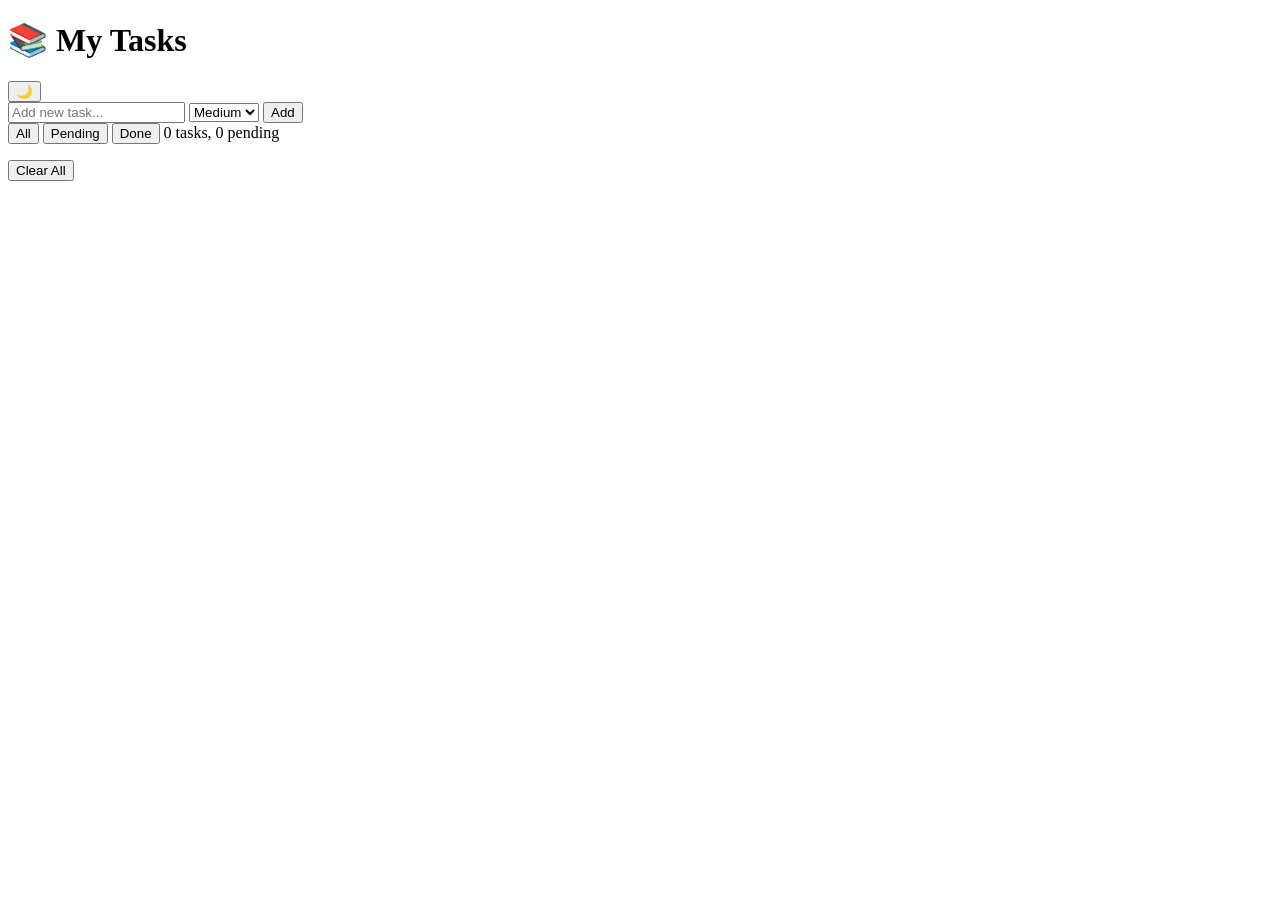
==== index.html @ f08d26dd "Add files via upload" ====
<!DOCTYPE html>
<html lang="en">
<head>
  <meta charset="UTF-8">
  <meta name="viewport" content="width=device-width, initial-scale=1.0">
  <title>Pro To-Do - B.Tech Edition</title>
  <link rel="stylesheet" href="style.css">
</head>
<body>
  <div class="container">
    <div class="header">
      <h1>📚 My Tasks</h1>
      <button id="themeBtn" onclick="toggleTheme()">🌙</button>
    </div>
    
    <div class="input-box">
      <input type="text" id="taskInput" placeholder="Add new task...">
      <select id="priority">
        <option value="low">Low</option>
        <option value="medium" selected>Medium</option>
        <option value="high">High</option>
      </select>
      <button onclick="addTask()">Add</button>
    </div>

    <div class="filters">
      <button onclick="filterTasks('all')" class="active">All</button>
      <button onclick="filterTasks('pending')">Pending</button>
      <button onclick="filterTasks('done')">Done</button>
      <span id="count">0 tasks</span>
    </div>

    <ul id="taskList"></ul>
    <button class="clear-btn" onclick="clearAll()">Clear All</button>
  </div>
  <script src="script.js"></script>
</body>
</html>
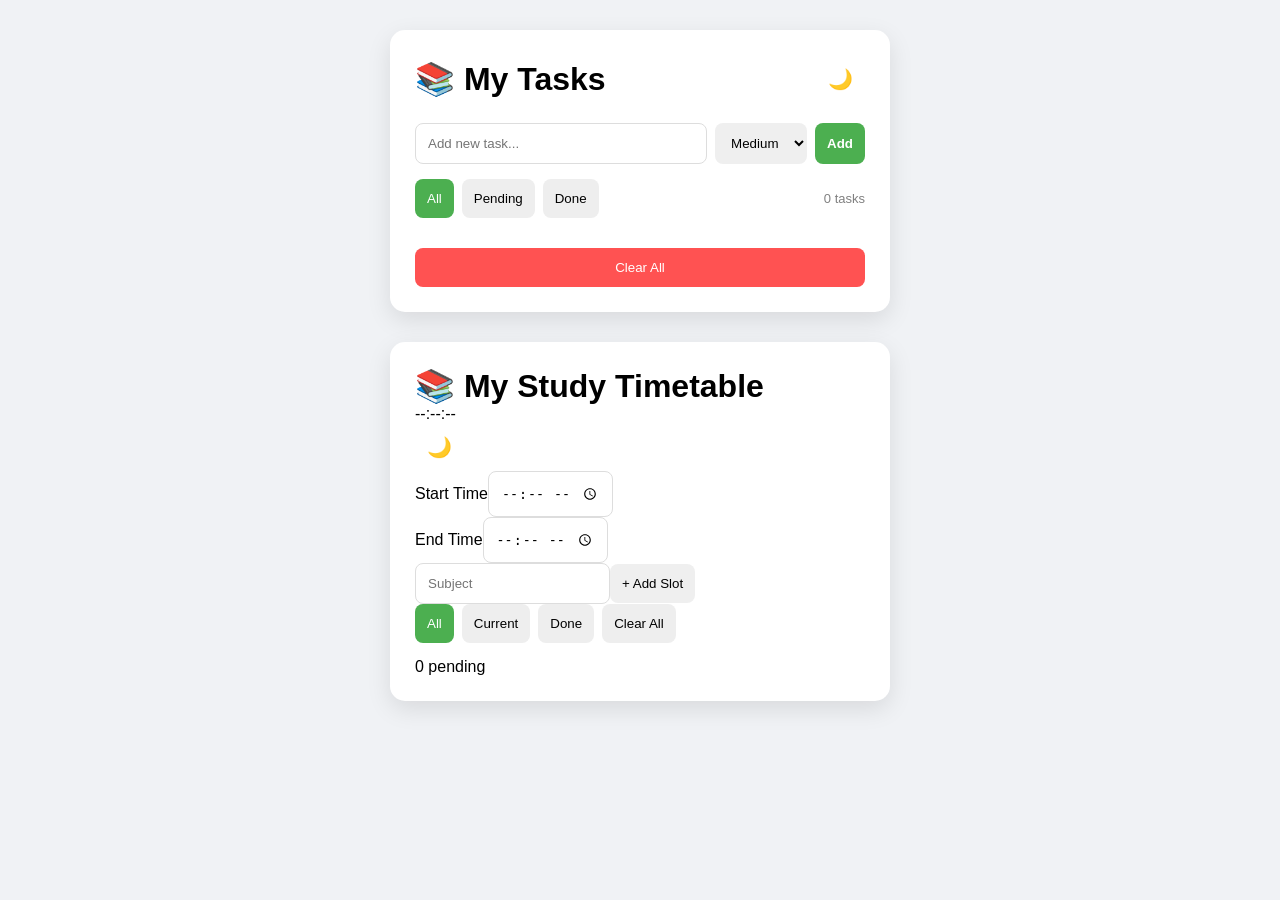
==== commit 211eb92b: "Add study timetable section to index.html Updated the HTML structure to include a study timetable se" ====
--- a/index.html
+++ b/index.html
@@ -35,4 +35,24 @@
   </div>
   <script src="script.js"></script>
 </body>
-</html>+</html><!DOCTYPE html>
+<html lang="en">
+<head>
+<meta charset="UTF-8">
+<meta name="viewport" content="width=device-width, initial-scale=1.0">
+<title>My Study Timetable</title>
+<link rel="stylesheet" href="style.css">
+</head>
+<body>
+<div class="container">
+  <header><div><h1>📚 My Study Timetable</h1><p id="liveTime">--:--:--</p></div><button id="themeBtn">🌙</button></header>
+  <div class="add-box">
+    <div class="time-inputs"><div><label>Start Time</label><input type="time" id="startTime"></div><div><label>End Time</label><input type="time" id="endTime"></div></div>
+    <div class="subject-input"><input type="text" id="taskInput" placeholder="Subject"><button id="addBtn">+ Add Slot</button></div>
+  </div>
+  <div class="filters"><button class="filter active" data-filter="all">All</button><button class="filter" data-filter="current">Current</button><button class="filter" data-filter="done">Done</button><button id="clearBtn">Clear All</button></div>
+  <ul id="taskList"></ul><p id="pendingCount">0 pending</p>
+</div>
+<script src="script.js"></script>
+</body>
+</html>
--- a/style.css
+++ b/style.css
@@ -0,0 +1,31 @@
+* { margin:0; padding:0; box-sizing:border-box; }
+body { font-family: 'Segoe UI', Arial; background: #f0f2f5; transition: 0.3s; }
+body.dark { background: #121212; color: white; }
+
+.container { max-width: 500px; margin: 30px auto; background: white; padding: 25px; border-radius: 15px; box-shadow: 0 8px 25px rgba(0,0,0,0.1); }
+body.dark .container { background: #1e1e1e; }
+
+.header { display: flex; justify-content: space-between; align-items: center; margin-bottom: 20px; }
+#themeBtn { font-size: 20px; background: none; border: none; cursor: pointer; }
+
+.input-box { display: flex; gap: 8px; margin-bottom: 15px; }
+input { flex:1; padding: 12px; border: 1px solid #ddd; border-radius: 8px; outline:none; }
+body.dark input { background:#2d2d2d; color:white; border-color:#444; }
+select, button { padding: 12px; border-radius: 8px; border: none; cursor: pointer; }
+.input-box button { background: #4CAF50; color:white; font-weight:bold; }
+.filters { display: flex; gap: 8px; align-items: center; margin-bottom: 15px; }
+.filters button { background: #eee; }
+.filters button.active { background: #4CAF50; color:white; }
+#count { margin-left: auto; font-size: 13px; color: gray; }
+
+ul { list-style: none; }
+li { padding: 12px; background: #f9f9f9; margin-bottom: 10px; border-radius: 8px; display: flex; justify-content: space-between; align-items: center; border-left: 4px solid #ccc; }
+li.high { border-left-color: #ff5252; } li.medium { border-left-color: #ffb300; } li.low { border-left-color: #4CAF50; }
+li.done span { text-decoration: line-through; opacity: 0.6; }
+body.dark li { background: #2d2d2d; }
+
+.actions { display: flex; gap: 6px; }
+.actions button { padding: 6px 10px; font-size: 12px; }
+.edit { background: #2196F3; color:white; } .del { background: #ff5252; color:white; }
+
+.clear-btn { width: 100%; margin-top: 15px; background: #ff5252; color:white; padding:12px; }
--- a/style.css
+++ b/style.css
@@ -0,0 +1,31 @@
+* { margin:0; padding:0; box-sizing:border-box; }
+body { font-family: 'Segoe UI', Arial; background: #f0f2f5; transition: 0.3s; }
+body.dark { background: #121212; color: white; }
+
+.container { max-width: 500px; margin: 30px auto; background: white; padding: 25px; border-radius: 15px; box-shadow: 0 8px 25px rgba(0,0,0,0.1); }
+body.dark .container { background: #1e1e1e; }
+
+.header { display: flex; justify-content: space-between; align-items: center; margin-bottom: 20px; }
+#themeBtn { font-size: 20px; background: none; border: none; cursor: pointer; }
+
+.input-box { display: flex; gap: 8px; margin-bottom: 15px; }
+input { flex:1; padding: 12px; border: 1px solid #ddd; border-radius: 8px; outline:none; }
+body.dark input { background:#2d2d2d; color:white; border-color:#444; }
+select, button { padding: 12px; border-radius: 8px; border: none; cursor: pointer; }
+.input-box button { background: #4CAF50; color:white; font-weight:bold; }
+.filters { display: flex; gap: 8px; align-items: center; margin-bottom: 15px; }
+.filters button { background: #eee; }
+.filters button.active { background: #4CAF50; color:white; }
+#count { margin-left: auto; font-size: 13px; color: gray; }
+
+ul { list-style: none; }
+li { padding: 12px; background: #f9f9f9; margin-bottom: 10px; border-radius: 8px; display: flex; justify-content: space-between; align-items: center; border-left: 4px solid #ccc; }
+li.high { border-left-color: #ff5252; } li.medium { border-left-color: #ffb300; } li.low { border-left-color: #4CAF50; }
+li.done span { text-decoration: line-through; opacity: 0.6; }
+body.dark li { background: #2d2d2d; }
+
+.actions { display: flex; gap: 6px; }
+.actions button { padding: 6px 10px; font-size: 12px; }
+.edit { background: #2196F3; color:white; } .del { background: #ff5252; color:white; }
+
+.clear-btn { width: 100%; margin-top: 15px; background: #ff5252; color:white; padding:12px; }
